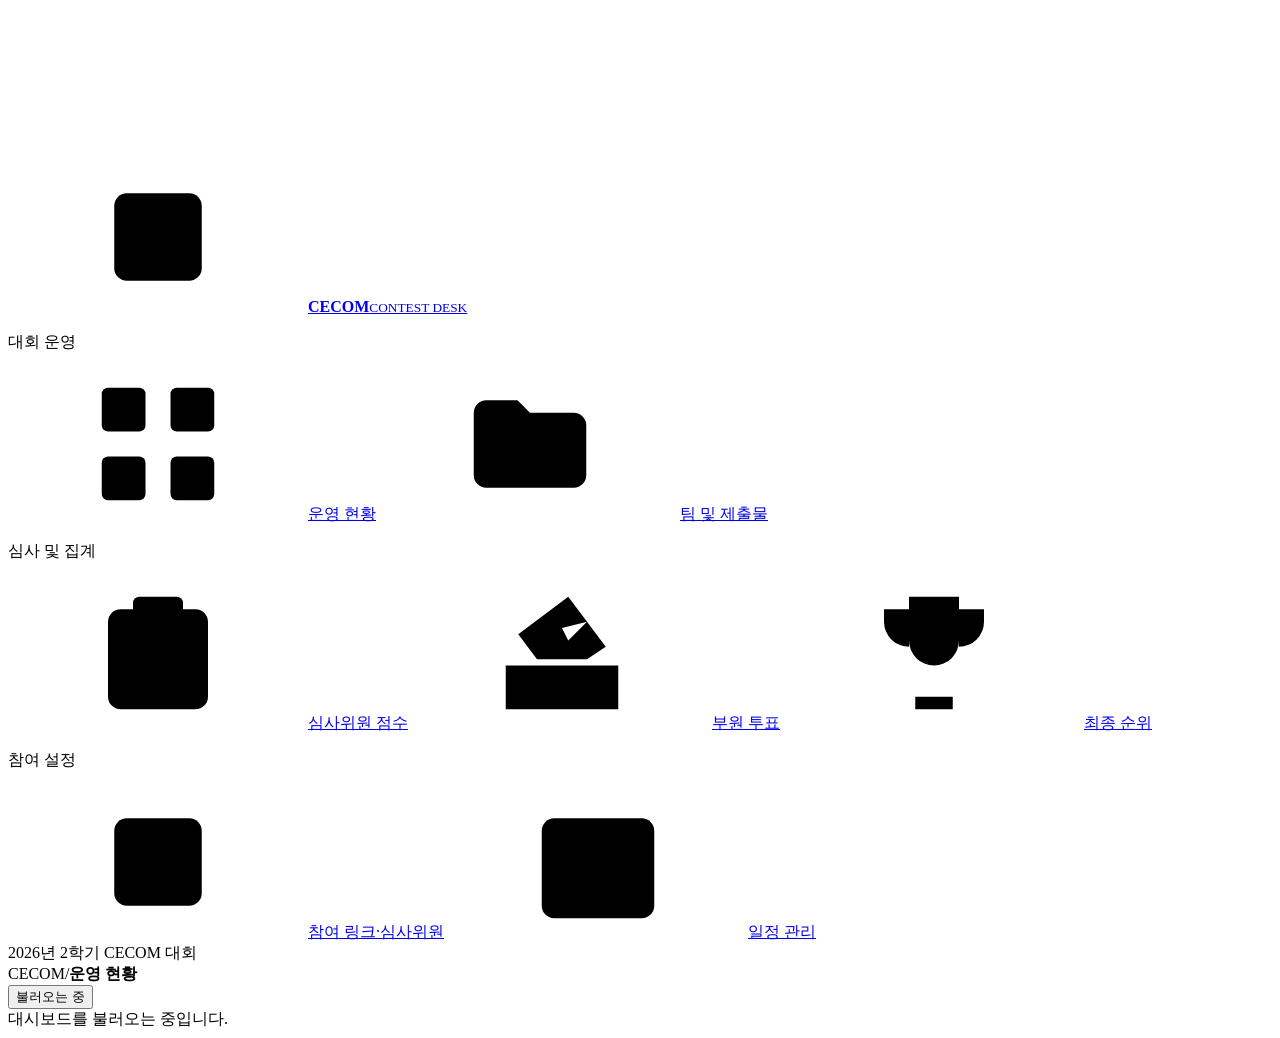
==== docs/dashboard/index.html @ 78d70f42 "Add CECOM operator dashboard page" ====
<!doctype html>
<html lang="ko">
<head>
  <meta charset="utf-8">
  <meta name="viewport" content="width=device-width, initial-scale=1">
  <meta name="description" content="CECOM 아두이노로 쓸데없는 물건 만들기 대회 운영 대시보드">
  <meta name="referrer" content="no-referrer">
  <meta http-equiv="Content-Security-Policy" content="default-src 'none'; script-src 'self'; style-src 'self'; img-src 'self' data:; base-uri 'none'; form-action 'none'">
  <title>CECOM 대회 운영 대시보드</title>
  <link rel="stylesheet" href="./style.css">
  <script type="module" src="./app.js"></script>
</head>
<body>
  <svg class="symbols" xmlns="http://www.w3.org/2000/svg">
    <symbol id="chip" viewBox="0 0 24 24"><rect x="5" y="5" width="14" height="14" rx="2"/><rect x="9" y="9" width="6" height="6" rx="1"/><path d="M9 2v3m6-3v3M9 19v3m6-3v3M2 9h3m-3 6h3m14-6h3m-3 6h3"/></symbol>
    <symbol id="grid" viewBox="0 0 24 24"><rect x="3" y="3" width="7" height="7" rx="1"/><rect x="14" y="3" width="7" height="7" rx="1"/><rect x="3" y="14" width="7" height="7" rx="1"/><rect x="14" y="14" width="7" height="7" rx="1"/></symbol>
    <symbol id="folder" viewBox="0 0 24 24"><path d="M3 7a2 2 0 0 1 2-2h5l2 2h7a2 2 0 0 1 2 2v8a2 2 0 0 1-2 2H5a2 2 0 0 1-2-2Z"/></symbol>
    <symbol id="clipboard" viewBox="0 0 24 24"><rect x="8" y="3" width="8" height="4" rx="1"/><path d="M8 5H6a2 2 0 0 0-2 2v12a2 2 0 0 0 2 2h12a2 2 0 0 0 2-2V7a2 2 0 0 0-2-2h-2M8 14l3 3 5-6"/></symbol>
    <symbol id="vote" viewBox="0 0 24 24"><path d="M8 13 5 9l8-6 6 8-3 2m-13 1h18v7H3zm6 3h6m-3-9 1 2 3-3"/></symbol>
    <symbol id="trophy" viewBox="0 0 24 24"><path d="M8 3h8v7a4 4 0 0 1-8 0zm0 2H4v2a4 4 0 0 0 4 4m8-6h4v2a4 4 0 0 1-4 4m-4 3v5m-4 2h8m-7 0v-2h6v2"/></symbol>
    <symbol id="calendar" viewBox="0 0 24 24"><rect x="3" y="5" width="18" height="16" rx="2"/><path d="M16 3v4M8 3v4M3 10h18m-13 5h2m4 0h2"/></symbol>
    <symbol id="plus" viewBox="0 0 24 24"><path d="M12 5v14M5 12h14"/></symbol>
    <symbol id="arrow" viewBox="0 0 24 24"><path d="M5 12h14m-6-6 6 6-6 6"/></symbol>
    <symbol id="file" viewBox="0 0 24 24"><path d="M6 3h8l4 4v14H6zm8 0v5h4m-9 5h6m-6 4h6"/></symbol>
    <symbol id="play" viewBox="0 0 24 24"><rect x="3" y="5" width="18" height="14" rx="3"/><path d="m10 9 5 3-5 3z"/></symbol>
    <symbol id="close" viewBox="0 0 24 24"><path d="m6 6 12 12m0-12L6 18"/></symbol>
  </svg>
  <div class="layout">
    <aside class="sidebar">
      <a class="brand" href="#overview"><span class="brand-mark"><svg><use href="#chip"/></svg></span><span><strong>CECOM</strong><small>CONTEST DESK</small></span></a>
      <nav aria-label="대시보드 메뉴">
        <p>대회 운영</p>
        <a href="#overview" data-view="overview"><svg><use href="#grid"/></svg>운영 현황</a>
        <a href="#teams" data-view="teams"><svg><use href="#folder"/></svg>팀 및 제출물</a>
        <p>심사 및 집계</p>
        <a href="#judging" data-view="judging"><svg><use href="#clipboard"/></svg>심사위원 점수</a>
        <a href="#votes" data-view="votes"><svg><use href="#vote"/></svg>부원 투표</a>
        <a href="#ranking" data-view="ranking"><svg><use href="#trophy"/></svg>최종 순위</a>
        <p>참여 설정</p>
        <a href="#participation" data-view="participation"><svg><use href="#chip"/></svg>참여 링크·심사위원</a>
        <a href="#settings" data-view="settings"><svg><use href="#calendar"/></svg>일정 관리</a>
      </nav>
      <div class="sidebar-foot"><span></span> 2026년 2학기 CECOM 대회</div>
    </aside>
    <div class="workspace">
      <header class="top"><div><span>CECOM</span><span class="slash">/</span><strong id="crumb">운영 현황</strong></div><button class="sync" id="refresh" type="button"><i></i><span id="sync-text">불러오는 중</span></button></header>
      <main id="main" aria-busy="true"><div class="loading">대시보드를 불러오는 중입니다.</div></main>
    </div>
  </div>
  <dialog id="dialog"><div id="dialog-content"></div></dialog>
  <div id="toast" role="status" aria-live="polite"></div>
</body>
</html>
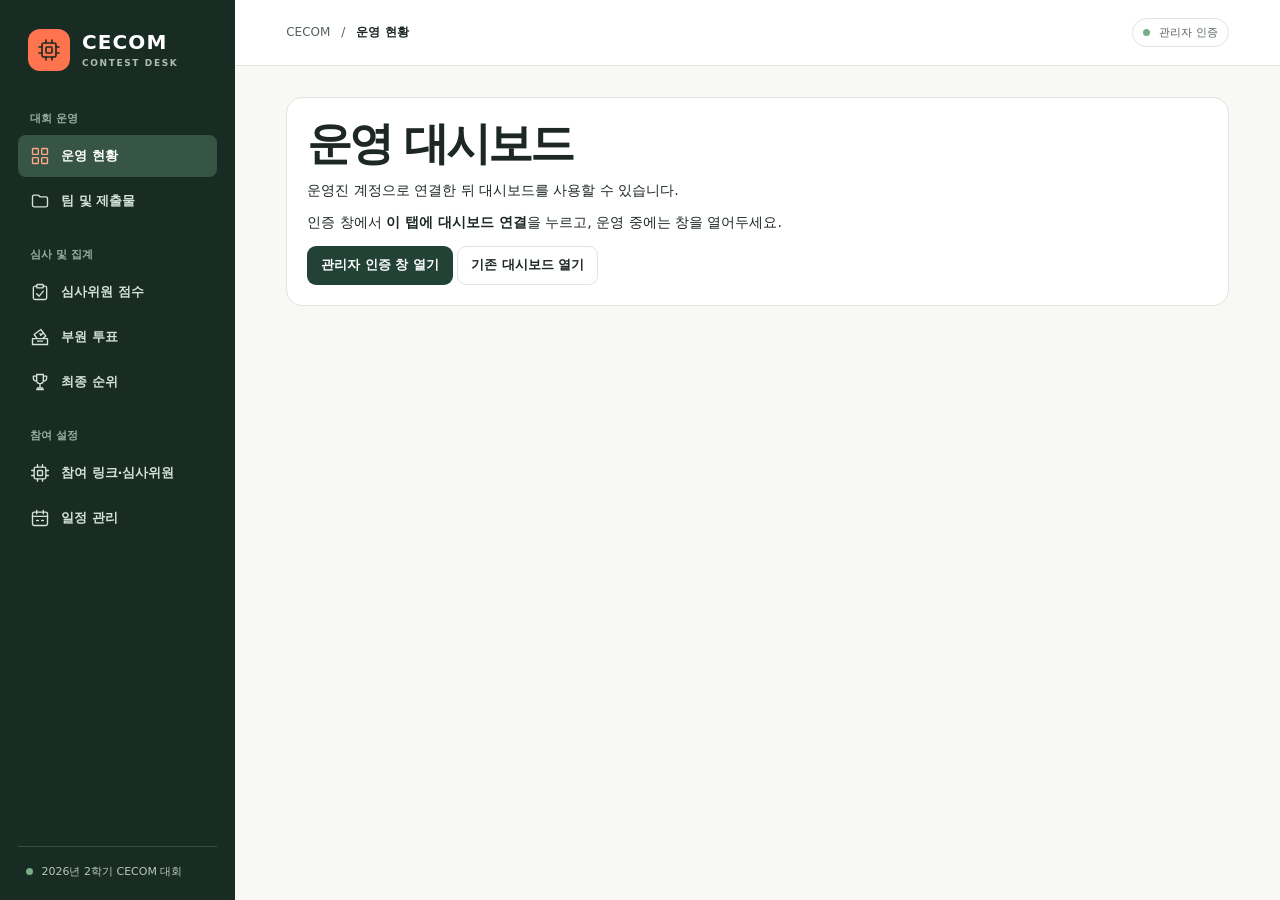
==== commit 8a0bde4d: "Load the current dashboard script by content version" ====
--- a/docs/dashboard/index.html
+++ b/docs/dashboard/index.html
@@ -8,7 +8,7 @@
   <meta http-equiv="Content-Security-Policy" content="default-src 'none'; script-src 'self'; style-src 'self'; img-src 'self' data:; base-uri 'none'; form-action 'none'">
   <title>CECOM 대회 운영 대시보드</title>
   <link rel="stylesheet" href="./style.css">
-  <script type="module" src="./app.js"></script>
+  <script type="module" src="./app.js?v=3434909293a6"></script>
 </head>
 <body>
   <svg class="symbols" xmlns="http://www.w3.org/2000/svg">
--- a/docs/dashboard/style.css
+++ b/docs/dashboard/style.css
@@ -0,0 +1,16 @@
+:root{--paper:#f8f8f4;--white:#fff;--ink:#1d2822;--muted:#56635a;--line:#e0e5de;--green:#214235;--mint:#e5f1e9;--orange:#ff744e;--apricot:#fff0e8;--dark:#182c23;--radius:16px;font-family:"Pretendard","Noto Sans KR","Apple SD Gothic Neo","Malgun Gothic",system-ui,sans-serif;color:var(--ink);background:var(--paper);font-size:14px}
+*{box-sizing:border-box}body{margin:0}a{color:inherit;text-decoration:none}button,input,select{font:inherit}button{cursor:pointer}button:disabled{opacity:.55;cursor:wait}svg{width:20px;height:20px;stroke:currentColor;stroke-width:1.65;stroke-linecap:round;stroke-linejoin:round;fill:none;vertical-align:middle}.symbols{position:absolute;width:0;height:0;overflow:hidden}
+.layout{display:grid;grid-template-columns:235px minmax(0,1fr);min-height:100vh}.sidebar{position:sticky;top:0;height:100vh;background:var(--dark);color:#d4e2d7;padding:29px 18px 21px;display:flex;flex-direction:column}.brand{display:flex;align-items:center;gap:12px;padding:0 10px;margin-bottom:40px;color:#fff}.brand-mark{width:42px;height:42px;display:grid;place-items:center;background:var(--orange);color:#202b21;border-radius:12px}.brand-mark svg{width:24px;height:24px}.brand strong,.brand small{display:block}.brand strong{letter-spacing:.055em;font-size:20px;line-height:1.05}.brand small{font-size:9px;letter-spacing:.18em;color:#acbfb1;margin-top:5px;font-weight:750}
+nav p{margin:0 12px 9px;font-size:11px;font-weight:700;color:#9aafa1}nav a{display:flex;align-items:center;gap:11px;margin:3px 0;padding:11px 12px;border-radius:8px;font-weight:650;font-size:13px;min-height:42px}nav a:hover{background:#294236}nav a[aria-current=page]{background:#365544;color:white}nav a[aria-current=page] svg{color:#ffa789}nav p:not(:first-child){margin-top:25px}.sidebar-foot{margin-top:auto;padding:17px 8px 0;border-top:1px solid #365044;font-size:11px;color:#b8c9bd}.sidebar-foot span,.sync i{display:inline-block;width:7px;height:7px;border-radius:50%;background:#76ae8a;margin-right:5px}
+.top{height:66px;background:#fff;display:flex;align-items:center;justify-content:space-between;gap:12px;padding:0 clamp(22px,4vw,57px);border-bottom:1px solid var(--line);font-size:12px}.top span{color:var(--muted)}.slash{margin:0 11px;color:#818b81}.sync{display:inline-flex;align-items:center;gap:4px;border:1px solid var(--line);background:white;border-radius:20px;padding:6px 10px;font-size:11px;white-space:nowrap}.sync.error i{background:#ce633d}.sync:hover{border-color:#90a59a}
+main{max-width:1400px;margin:0 auto;padding:31px clamp(22px,4vw,57px) 48px}.hero{position:relative;overflow:hidden;background:#f7ebdd;border:1px solid #eadcca;border-radius:20px;padding:28px 30px;min-height:235px;isolation:isolate;display:flex;align-items:center}.hero-content{position:relative;z-index:1}.eyebrow{display:flex;align-items:center;gap:8px;margin:0 0 13px;font-size:10px;letter-spacing:.12em;font-weight:850;color:#4a5c4b}.eyebrow span{background:#ffded0;color:#81361f;border-radius:30px;padding:5px 8px;letter-spacing:.08em}h1,h2,h3,p{margin-top:0}h1{font-size:clamp(27px,3.5vw,48px);line-height:1.15;letter-spacing:-.065em;margin-bottom:12px;word-break:keep-all}.hero p.desc{color:#505c4e;margin:0;line-height:1.65;max-width:445px;word-break:keep-all}.hero-art{position:absolute;right:3.5%;top:50%;transform:translateY(-50%);width:38%;height:auto;max-height:100%;stroke-width:1.3}.hero .button{margin-top:19px}
+.metrics{display:grid;grid-template-columns:repeat(4,minmax(0,1fr));gap:13px;margin:17px 0}.metric,.panel{background:white;border:1px solid var(--line);border-radius:var(--radius)}.metric{padding:15px 16px}.metric-top{display:flex;align-items:center;gap:8px;font-size:12px;font-weight:750;color:var(--muted)}.icon-box{display:inline-grid;place-items:center;width:32px;height:32px;border-radius:9px;background:var(--mint);color:var(--green);flex:none}.icon-box svg{width:17px;height:17px}.icon-box.orange{background:var(--apricot);color:#9a4729}.metric strong{display:block;margin:7px 0 2px;font-size:27px;letter-spacing:-.06em}.metric small,.subtle{color:var(--muted);font-size:12px;line-height:1.55}.overview-bottom{display:grid;grid-template-columns:minmax(0,1.85fr) minmax(246px,1fr);gap:15px}.panel{padding:20px;min-width:0}.panel-head,.view-head{display:flex;justify-content:space-between;align-items:flex-start;gap:13px}.panel-head h2,.view-head h1{margin-bottom:5px}.panel h2{font-size:17px;letter-spacing:-.035em}.panel h3{font-size:15px;margin:0 0 8px}.view-head{margin:3px 0 21px;align-items:center}.view-head h1{font-size:34px}.view-head p,.panel-head p{margin-bottom:0}.view-head .eyebrow{margin-bottom:8px}.space{margin-bottom:15px}
+.button{display:inline-flex;align-items:center;justify-content:center;gap:7px;border:1px solid transparent;border-radius:9px;min-height:39px;padding:8px 13px;font-weight:750;font-size:13px;white-space:nowrap;background:var(--green);color:#fff}.button:hover{background:#315a48}.button svg{width:16px;height:16px}.button.secondary{background:white;color:var(--ink);border-color:var(--line)}.button.secondary:hover{background:#f1f6f1}.button.text{background:transparent;color:var(--green);padding:3px 0;min-height:28px;border:none}.button.text:hover{text-decoration:underline}.button.danger{background:#fff0ed;color:#a23825}.button.danger:hover{background:#ffe0d7}.button.small{padding:5px 9px;min-height:32px;font-size:12px}.empty{display:grid;justify-items:center;text-align:center;gap:7px;padding:31px 10px 16px;color:var(--muted)}.empty strong{color:var(--ink)}.empty p{margin:0;font-size:12px;line-height:1.6}.empty .button{margin-top:4px}.empty-icon{display:grid;place-items:center;width:46px;height:46px;border-radius:13px;background:var(--mint);color:var(--green);margin-bottom:2px}.empty-icon svg{width:23px;height:23px}
+.schedule{display:grid;gap:12px;margin-top:13px}.event{display:flex;align-items:flex-start;gap:10px;padding:11px 0 0;border-top:1px solid var(--line)}.event strong{display:block;margin:0 0 3px;font-size:13px}.event span.subtle{display:block}.legend,.actions,.badges{display:flex;gap:8px;align-items:center;flex-wrap:wrap}.legend{margin-top:16px}.badge{display:inline-flex;align-items:center;gap:5px;font-size:11px;font-weight:750;white-space:nowrap;background:#eef1ed;color:#465348;padding:4px 7px;border-radius:20px}.badge.good{background:#e4f3e9;color:#215f41}.badge.warn{background:#fff0e0;color:#874927}.badge .dot{width:6px;height:6px;background:currentColor;border-radius:50%}.table-wrap{overflow:auto;margin-top:11px}table{border-collapse:collapse;width:100%;text-align:left;font-size:13px}th{background:#f1f4ef;color:#4a594f;font-weight:750;white-space:nowrap}th,td{padding:11px 10px;border-bottom:1px solid var(--line)}tbody tr:last-child td{border-bottom:0}td strong,td small{display:block}td small{margin-top:3px;color:var(--muted);font-size:11px}.score{font-variant-numeric:tabular-nums;font-weight:800;color:var(--green);white-space:nowrap}.numeric{font-variant-numeric:tabular-nums;white-space:nowrap}.mini-links{display:flex;gap:5px;flex-wrap:wrap}
+.team-grid{display:grid;grid-template-columns:repeat(auto-fit,minmax(min(100%,285px),1fr));gap:13px}.team-card h2{font-size:19px;margin:11px 0 5px;overflow-wrap:anywhere}.team-card p{overflow-wrap:anywhere}.team-card .actions{margin-top:15px}.team-card .topline{display:flex;justify-content:space-between;align-items:center;gap:8px}.summary{display:flex;gap:12px;align-items:center;flex-wrap:wrap;margin:0 0 15px;padding:13px 15px;background:var(--mint);color:#284f3b;border-radius:11px;font-size:13px;line-height:1.6}.rubric{display:grid;grid-template-columns:repeat(5,minmax(0,1fr));gap:10px;margin:0;padding:0;list-style:none}.rubric li{border:1px solid var(--line);border-radius:10px;padding:12px;font-size:13px;font-weight:700;line-height:1.45}.rubric small{display:block;color:var(--muted);margin-top:4px}.review-list{margin-top:11px}.review-list td{font-size:12px}.review-list th{font-size:11px}.form-grid{display:grid;grid-template-columns:repeat(2,minmax(0,1fr));gap:14px}.full{grid-column:1/-1}label{display:grid;gap:5px;font-size:13px;font-weight:700}label small{color:var(--muted);font-weight:400}input,select{min-width:0;width:100%;border:1px solid #c9d4ca;border-radius:8px;color:var(--ink);background:white;padding:9px 10px;min-height:40px}.form-actions{display:flex;flex-wrap:wrap;gap:8px;justify-content:flex-end;margin-top:19px}.error-text{color:#a23825;font-size:12px;line-height:1.5;margin:10px 0 0}.field-note{margin:9px 0 0}.setting-panel{max-width:690px}.top-result{display:flex;gap:8px;align-items:center;margin-bottom:12px}.top-result h2{margin:0}.calc-detail{margin:13px 0 0;color:var(--muted);font-size:12px;line-height:1.7}
+dialog{border:1px solid var(--line);border-radius:17px;padding:23px;width:min(540px,calc(100% - 28px));max-height:calc(100dvh - 30px);color:var(--ink);box-shadow:0 18px 70px #1a2d2333}dialog::backdrop{background:#182c2375}.dialog-head{display:flex;align-items:flex-start;justify-content:space-between;gap:10px;margin-bottom:12px}.dialog-head h2{font-size:21px;margin:0}.close{background:white;border:1px solid var(--line);border-radius:7px;padding:5px;color:var(--ink);line-height:1}.close svg{width:17px;height:17px}.dialog-note{color:var(--muted);font-size:12px;margin-bottom:14px;line-height:1.6}#toast{display:none;position:fixed;bottom:19px;right:19px;max-width:calc(100% - 38px);z-index:3;background:var(--dark);color:white;padding:12px 16px;border-radius:10px;box-shadow:0 8px 22px #0002}#toast.visible{display:block}.loading{padding:30px;text-align:center;color:var(--muted)}:focus-visible{outline:3px solid #c95633;outline-offset:3px}
+@media(max-width:1050px){.hero-art{right:0;width:34%;opacity:.85}.layout{grid-template-columns:191px minmax(0,1fr)}.sidebar{padding-inline:12px}}
+@media(max-width:800px){.layout{display:block}.sidebar{position:static;height:auto;padding:10px 16px;display:block}.brand{margin:0 0 9px;padding:0}.brand-mark{width:34px;height:34px}.brand strong{font-size:17px}.brand small{font-size:8px}nav{display:flex;flex-wrap:wrap;gap:2px}nav p,.sidebar-foot{display:none}nav a{min-height:32px;padding:5px 8px;margin:0;font-size:12px;gap:4px}nav svg{width:15px;height:15px}.top{height:49px}main{padding-top:20px}.hero{min-height:208px}}
+@media(max-width:575px){main{padding-inline:13px}.top{padding-inline:14px}.hero{padding:21px 17px;min-height:207px}.hero-art{right:-23px;top:67%;opacity:.29;width:41%}.hero .desc{font-size:12px}.metrics{grid-template-columns:repeat(2,minmax(0,1fr));gap:8px;margin:11px 0}.metric{padding:10px}.metric strong{font-size:23px}.overview-bottom,.form-grid{grid-template-columns:1fr}.rubric{grid-template-columns:repeat(2,minmax(0,1fr))}.panel{padding:14px}.view-head h1{font-size:27px}.view-head{align-items:flex-start}.hero h1{font-size:31px}.button{white-space:normal}}
+
+textarea{display:block;width:100%;resize:vertical;min-height:90px;padding:9px 10px;border:1px solid #c7d2c9;border-radius:8px;font:inherit;color:inherit;background:white}
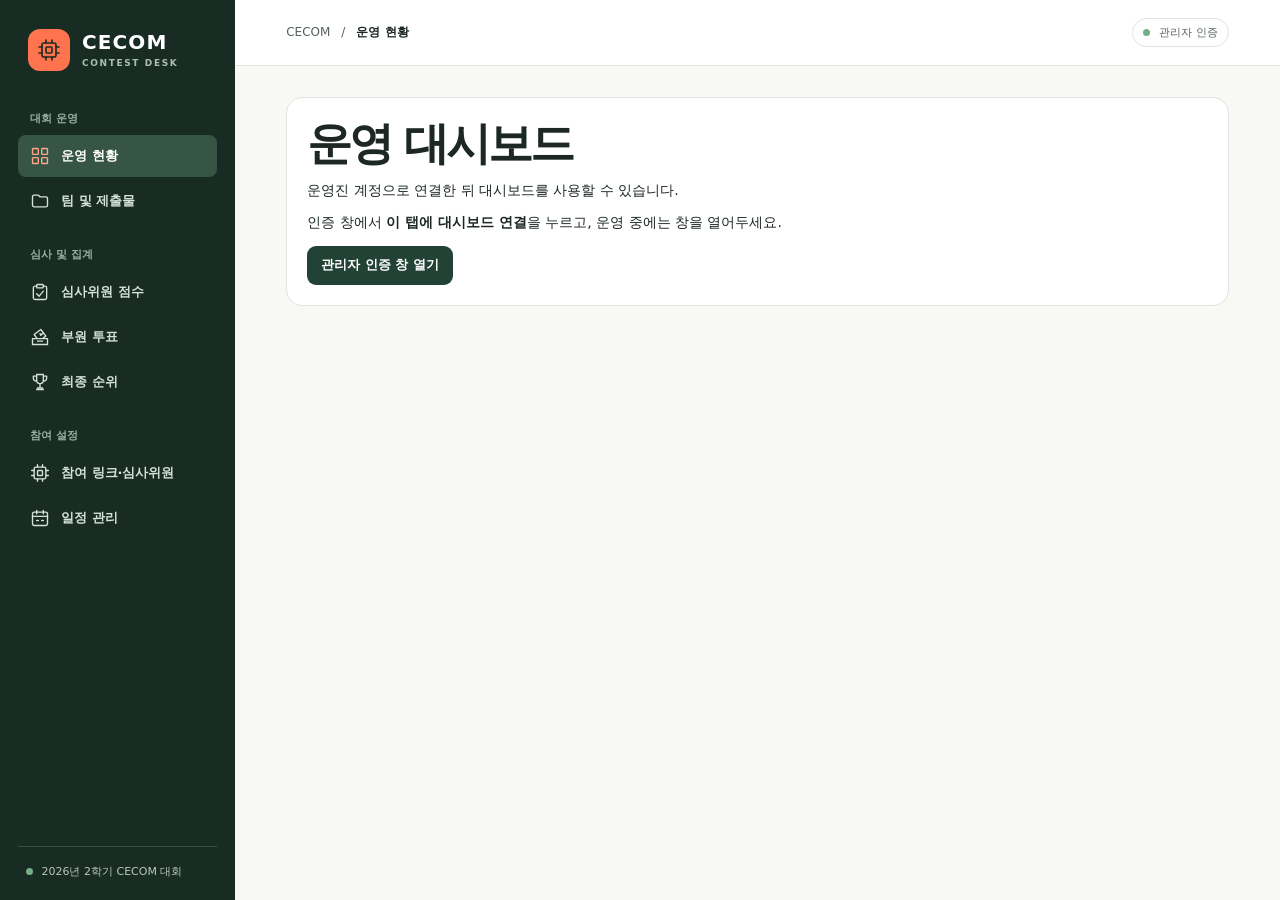
==== commit 2fddbd01: "Remove legacy dashboard link from sign-in" ====
--- a/docs/dashboard/index.html
+++ b/docs/dashboard/index.html
@@ -7,8 +7,8 @@
   <meta name="referrer" content="no-referrer">
   <meta http-equiv="Content-Security-Policy" content="default-src 'none'; script-src 'self'; style-src 'self'; img-src 'self' data:; base-uri 'none'; form-action 'none'">
   <title>CECOM 대회 운영 대시보드</title>
-  <link rel="stylesheet" href="./style.css">
-  <script type="module" src="./app.js?v=3434909293a6"></script>
+  <link rel="stylesheet" href="./style.css?v=8641dabe55f3">
+  <script type="module" src="./app.js?v=20210d24bc4e"></script>
 </head>
 <body>
   <svg class="symbols" xmlns="http://www.w3.org/2000/svg">
--- a/docs/dashboard/style.css
+++ b/docs/dashboard/style.css
@@ -14,3 +14,5 @@
 @media(max-width:575px){main{padding-inline:13px}.top{padding-inline:14px}.hero{padding:21px 17px;min-height:207px}.hero-art{right:-23px;top:67%;opacity:.29;width:41%}.hero .desc{font-size:12px}.metrics{grid-template-columns:repeat(2,minmax(0,1fr));gap:8px;margin:11px 0}.metric{padding:10px}.metric strong{font-size:23px}.overview-bottom,.form-grid{grid-template-columns:1fr}.rubric{grid-template-columns:repeat(2,minmax(0,1fr))}.panel{padding:14px}.view-head h1{font-size:27px}.view-head{align-items:flex-start}.hero h1{font-size:31px}.button{white-space:normal}}
 
 textarea{display:block;width:100%;resize:vertical;min-height:90px;padding:9px 10px;border:1px solid #c7d2c9;border-radius:8px;font:inherit;color:inherit;background:white}
+
+input[name="removeDoc"]{width:auto;min-height:0;vertical-align:middle;margin:5px 4px 0 0}
